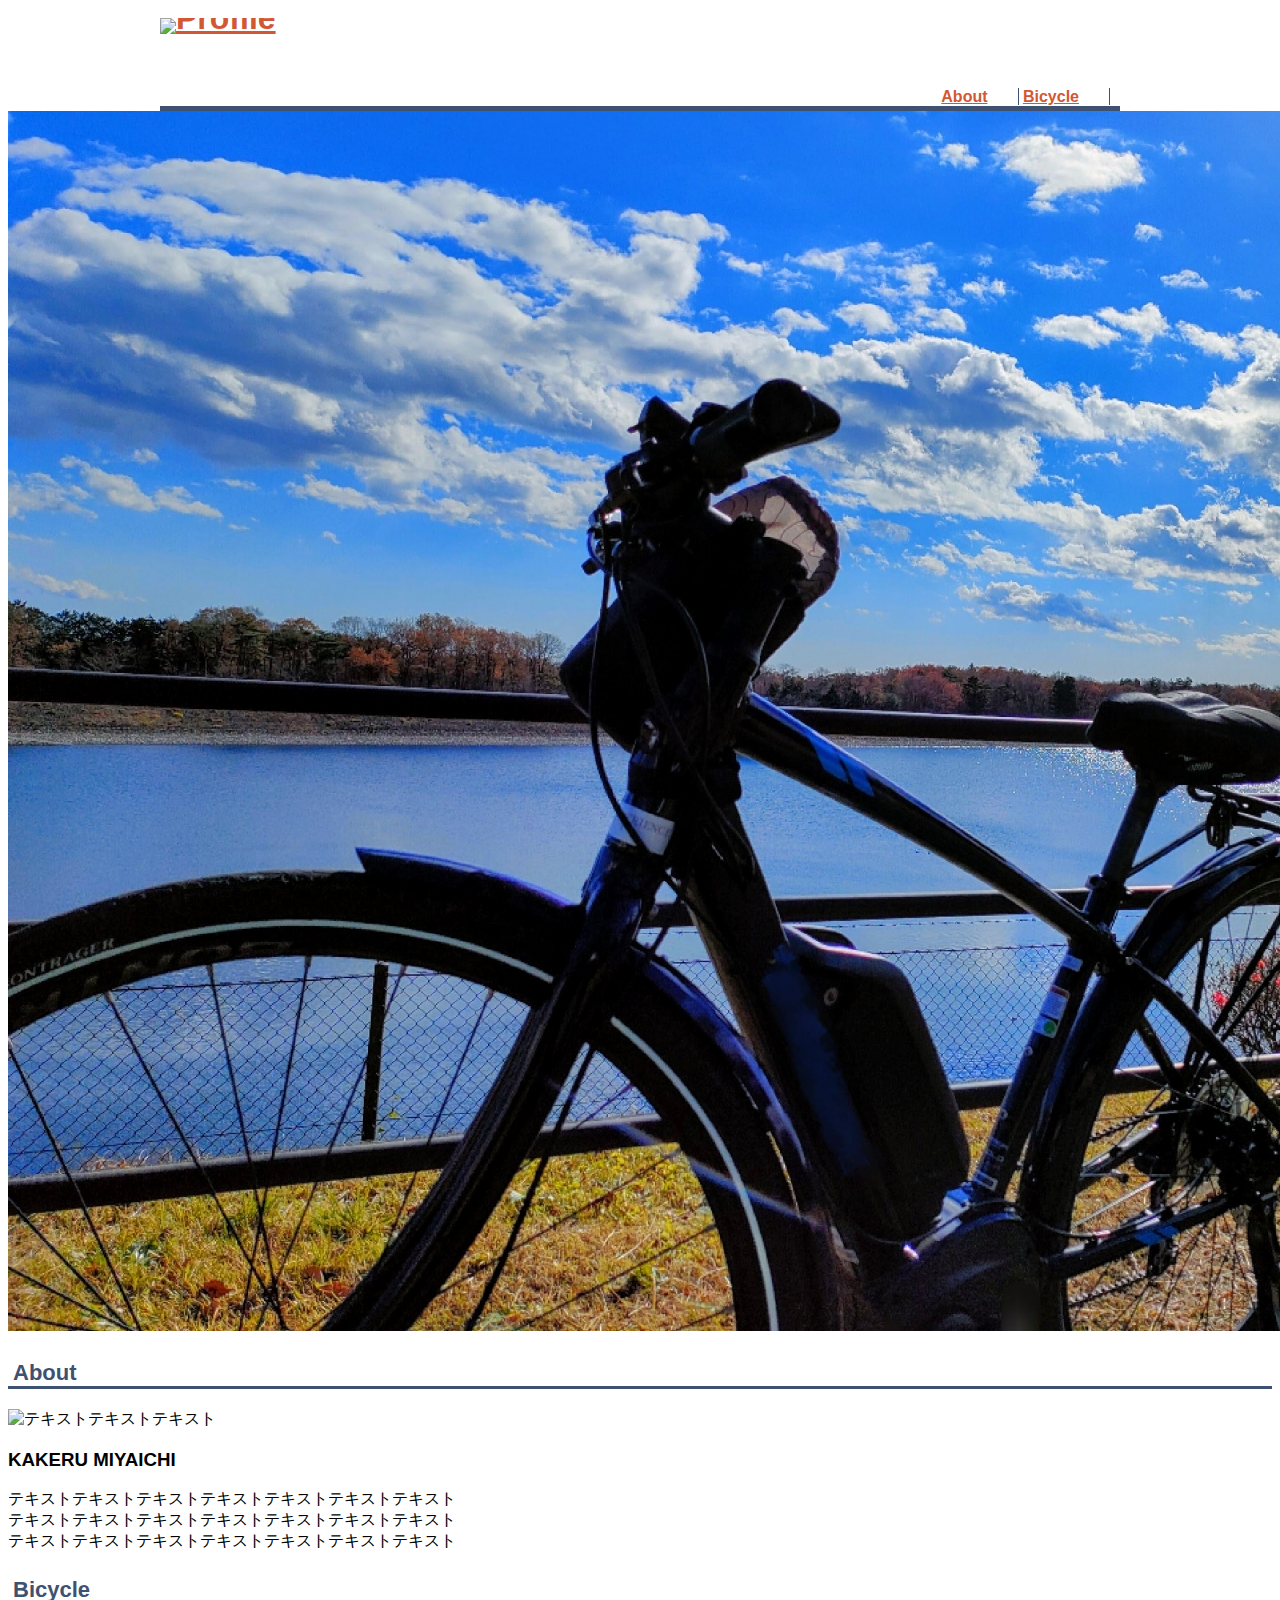
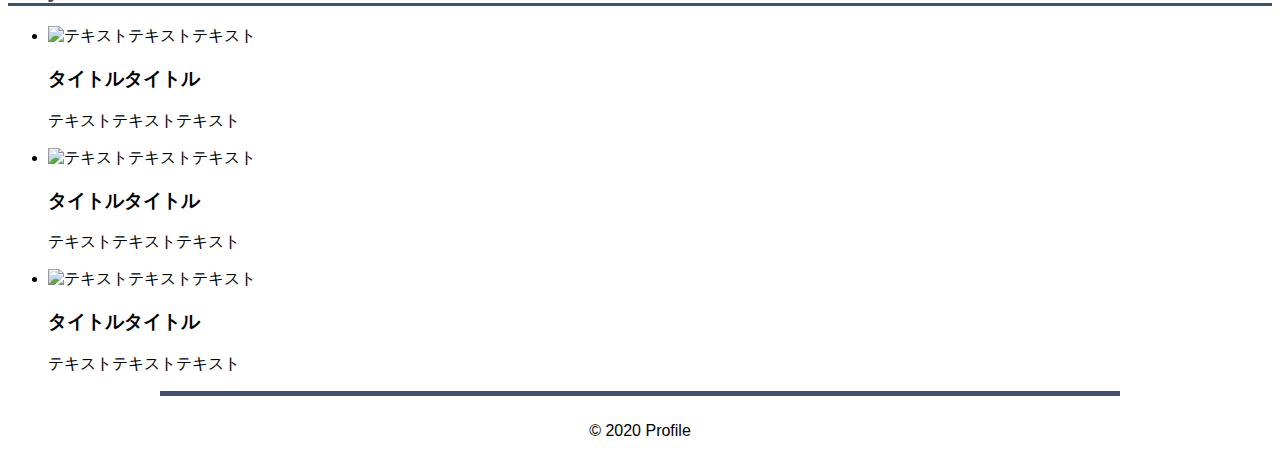
==== bicycle.html @ a09b1d4a "Create bicycle.html" ====
<!DOCTYPE html>
<html lang="en">
<head>
    <meta charset="UTF-8">
    <meta http-equiv="X-UA-Compatible" content="IE=edge">
    <meta name="viewport" content="width=device-width, initial-scale=1.0">
    <title>模写コーディング</title>
    <link rel="stylesheet" href="style.css">
</head>

<body>
  <header id="top" class="content">
    <h1 class="title"><a href="index.html"><img src="logo.svg" alt="Profile"></a></h1>
    <nav>
      <ul>
        <li><a href="#about">About</a></li>
        <li><a href="#bicycle">Bicycle</a></li>
      </ul>
    </nav>
  </header>

  <main>
    <div id="main-img">
      <img src="main-img.jpg" alt="テキストテキストテキスト">
    </div>

    <section id="about" class="content">
      <h2 class="section-title">About</h2>
      <div class="section-content">
        <img src="about-img.jpg" alt="テキストテキストテキスト">
        <div class="text">
          <h3 class="content-title">KAKERU MIYAICHI</h3>
          <p>
            テキストテキストテキストテキストテキストテキストテキスト<br>
            テキストテキストテキストテキストテキストテキストテキスト<br>
            テキストテキストテキストテキストテキストテキストテキスト
          </p>
        </div>
      </div>
    </section>

    <section id="bicycle" class="content">
      <h2 class="section-title">Bicycle</h2>
      <ul>
        <li>
          <img src="Bicycle-1.jpg" alt="テキストテキストテキスト">
          <h3 class="content-title">タイトルタイトル</h3>
          <p>テキストテキストテキスト</p>
        </li>
        <li>
          <img src="Bicycle-2.jpg" alt="テキストテキストテキスト">
          <h3 class="content-title">タイトルタイトル</h3>
          <p>テキストテキストテキスト</p>
        </li>
        <li>
          <img src="BIcycle-3.jpg" alt="テキストテキストテキスト">
          <h3 class="content-title">タイトルタイトル</h3>
          <p>テキストテキストテキスト</p>
        </li>
      </ul>
    </section>
  </main>

  <footer id="footer">
    <p>&copy; 2020 Profile</p>
  </footer>

</body>

</html>
---- style.css ----
@charset "utf-8";

html{
    font-family: sans-serif;
}

#main,footer,#hc,header{
    margin: 0 auto;
    background-color: white;
    max-width: 960px;
}

header{
    border-bottom: 5px solid #3f5170;
}

#concept p,#zikoshoukai p,#sakuhin p{
    margin-left: 10px;
    margin-right: 10px;
}

/*タイトル画像*/
.title{
    margin: 10px 0;
    line-height: 0%;
    float: left;
}

/*ナビゲーション*/
nav{
    width: 960px;
}

nav ul{
    margin: 0;
    padding: 80px 10px 0 20px;
    font-weight: bold;
    text-align: right;
}

nav li{
    display: inline;
    list-style-type: none;
    padding-right: 30px;
    padding-left: 0;
    border-right: 1px solid #3f5170;
}

a:link {
	color: #d25833;
}

a:visited {
	color: #d25833;
}

a:hover {
	color: #e3937a;
}

a:active {
	color: #ff6a3b;
}

/*メイン画像*/
.pc{
    margin: 10px 0;
}

h1{
    clear: both;
}

/*表題*/
h2{
    color: #3f5170;
    font-size: 22px;
    border-bottom: 3px solid #3f5170;
    margin: 20px 0;
    padding: 5px 5px 0 5px;
}

/*スキル*/
#skill h2{
    margin-bottom: 30px;
}

.html img{
    float: left;
    width: 460px;
    margin-bottom: 40px;
    margin-right: 20px;
    margin-left: 20px;
}

.html p,.css p,.javascript p{
    padding: 100px 10px 0;
}

.css{
    clear: both;
}

.css img{
    float: right;
    width: 460px;
    margin-bottom: 40px;
    margin-left: 20px;
    margin-right: 20px;
}

.javascript{
    clear: both;
}

.javascript img{
    float: left;
    width: 460px;
    margin-bottom: 40px;
    margin-right: 20px;
    margin-left: 20px;
}

.more{
    clear: both;
    margin-left: 10px;
    margin-right: 10px;
}

/*作品集*/

.konngo{
    clear: both;
}

/*バイク*/

.bicycle img{
    float: left;
    width: 460px;
    margin-bottom: 40px;
    margin-right: 20px;
    margin-left: 20px;
}

.bicycle p{
    padding: 100px 10px 0;
}


/*フッター*/
footer{
    padding-top: 10px;
    border-top: 5px solid #3f5170;
}

footer p{
    margin-bottom: 30px;
    text-align: center;
}

/*959以下の場合*/
@media(max-width:959px){
    .title{
        float: none;
    }

    .pc img{
        max-width: 100%;
        height: auto;
    }
    nav ul{
        text-align: left;
        padding-top: 10px;
    }

    .html img,.css img,.javascript img,.bicycle img{
        max-width: 50%;
        height: auto;
    }

    .html p,.css p,.javascript p.bicycle p{
        padding: 10px;
    }
}
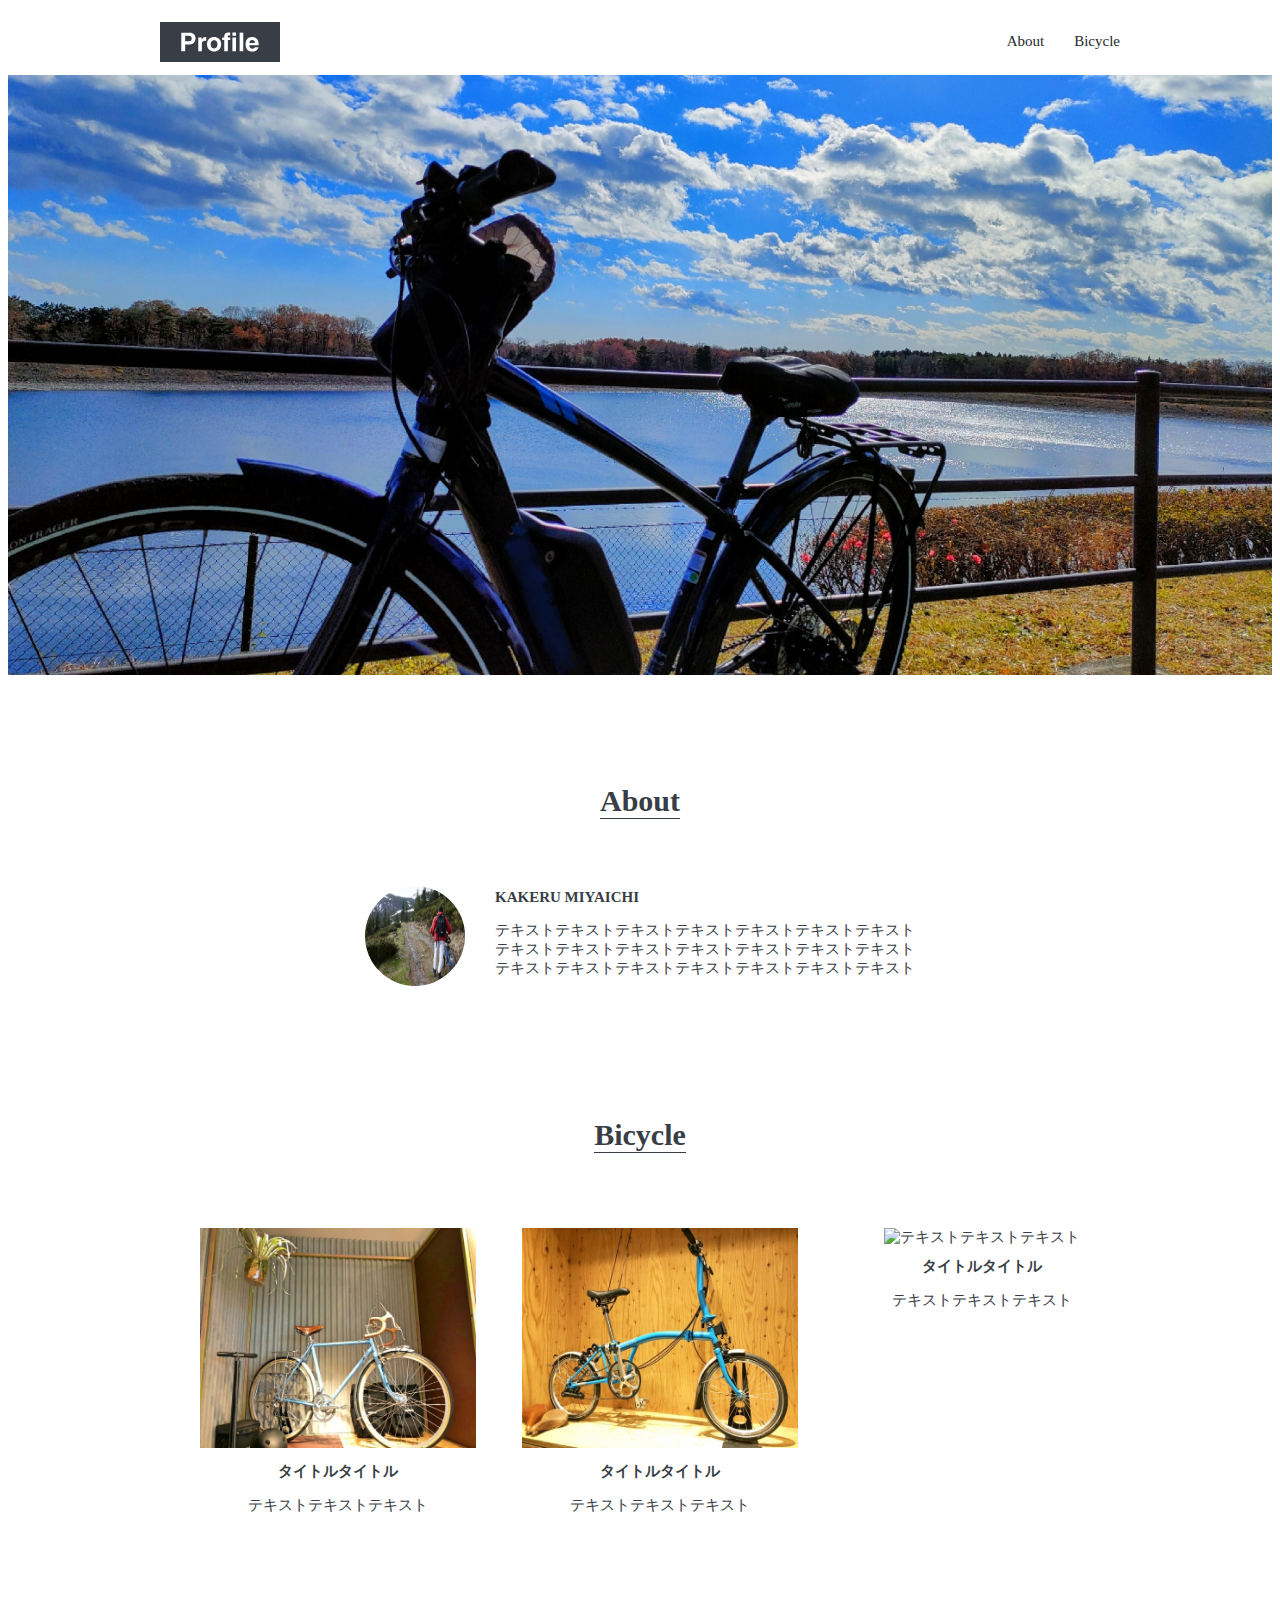
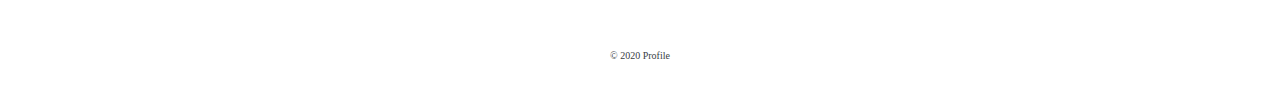
==== commit b0399350: "Update bicycle.html" ====
--- a/bicycle.html
+++ b/bicycle.html
@@ -6,7 +6,7 @@
     <meta http-equiv="X-UA-Compatible" content="IE=edge">
     <meta name="viewport" content="width=device-width, initial-scale=1.0">
     <title>模写コーディング</title>
-    <link rel="stylesheet" href="style.css">
+    <link rel="stylesheet" href="bicycle.css">
 </head>
 
 <body>
@@ -54,7 +54,7 @@
           <p>テキストテキストテキスト</p>
         </li>
         <li>
-          <img src="BIcycle-3.jpg" alt="テキストテキストテキスト">
+          <img src="bIcycle-3.jpg" alt="テキストテキストテキスト">
           <h3 class="content-title">タイトルタイトル</h3>
           <p>テキストテキストテキスト</p>
         </li>
--- a/bicycle.css
+++ b/bicycle.css
@@ -0,0 +1,169 @@
+@charset "UTF-8";
+
+/*共通*/
+html {
+    font-size: 100%;
+}
+
+body {
+    color: #383e45;
+    font-size: 15px;
+}
+
+a {
+    text-decoration: none;
+}
+
+img {
+    max-width: 100%;
+}
+
+li {
+    list-style: none;
+}
+
+.title {
+    width: 120px;
+    line-height: 1px;
+    padding: 10px 0;
+    margin: 0;
+}
+
+.title a {
+    display: block;
+}
+
+.section-title {
+    display: inline-block;
+    font-size: 30px;
+    text-align: center;
+    margin-bottom: 60px;
+    border-bottom: solid 1px #383e45;
+}
+
+.content-title {
+    font-size: 15px;
+    margin: 10px 0;
+}
+
+.content {
+    max-width: 960px;
+    margin: 0 auto 100px auto;
+    padding: 0 4%;
+    text-align: center;
+}
+
+/*ヘッダー*/
+
+#top {
+    display: flex;
+    justify-content: space-between;
+    align-items: center;
+    margin: 0 auto;
+}
+
+#top ul {
+    display: flex;
+    padding: 10px 0;
+}
+
+#top li {
+    margin-left: 30px;
+}
+
+#top li a {
+    color: #24292e;
+}
+
+#top li a:hover {
+    opacity: 1;
+}
+
+/*Main-img*/
+
+#main-img {
+    margin-bottom: 80px;
+}
+
+#main-img img {
+    width: 100%;
+    max-width: 1920px;
+    height: 600px;
+    object-fit: cover;
+}
+
+/*About*/
+
+#about .section-content {
+    display: flex;
+    justify-content: center;
+    align-items: center;
+}
+
+#about img {
+    width: 100px;
+    height: 100px;
+    border-radius: 50%;
+    margin-right: 30px;
+}
+
+#about .text {
+    text-align: left;
+}
+
+/*Bicycle*/
+
+#bicycle ul {
+    display: flex;
+    justify-content: space-between;
+}
+
+#bicycle li {
+    width: 30%;
+}
+
+#bicycle img{
+    width: 330px;
+    height: 220px;
+}
+
+/*footer*/
+
+#footer {
+    font-size: 10px;
+    padding: 10px 0;
+    text-align: center;
+}
+
+/*メディアクエリ*/
+
+@media screen and (max-width: 959px) {
+
+  /*Main-img*/
+
+  #main-img img {
+    height: calc(100vh - 60px);
+  }
+
+  /*About*/
+
+  #about .content {
+    flex-direction: column;
+  }
+
+  #about img {
+    margin-right: 0;
+  }
+
+  /*Bicycle*/
+
+  #bicycle ul {
+    flex-direction: column;
+  }
+
+  #bicycle li {
+    width: 100%;
+    margin-bottom: 30px;
+  }
+
+}
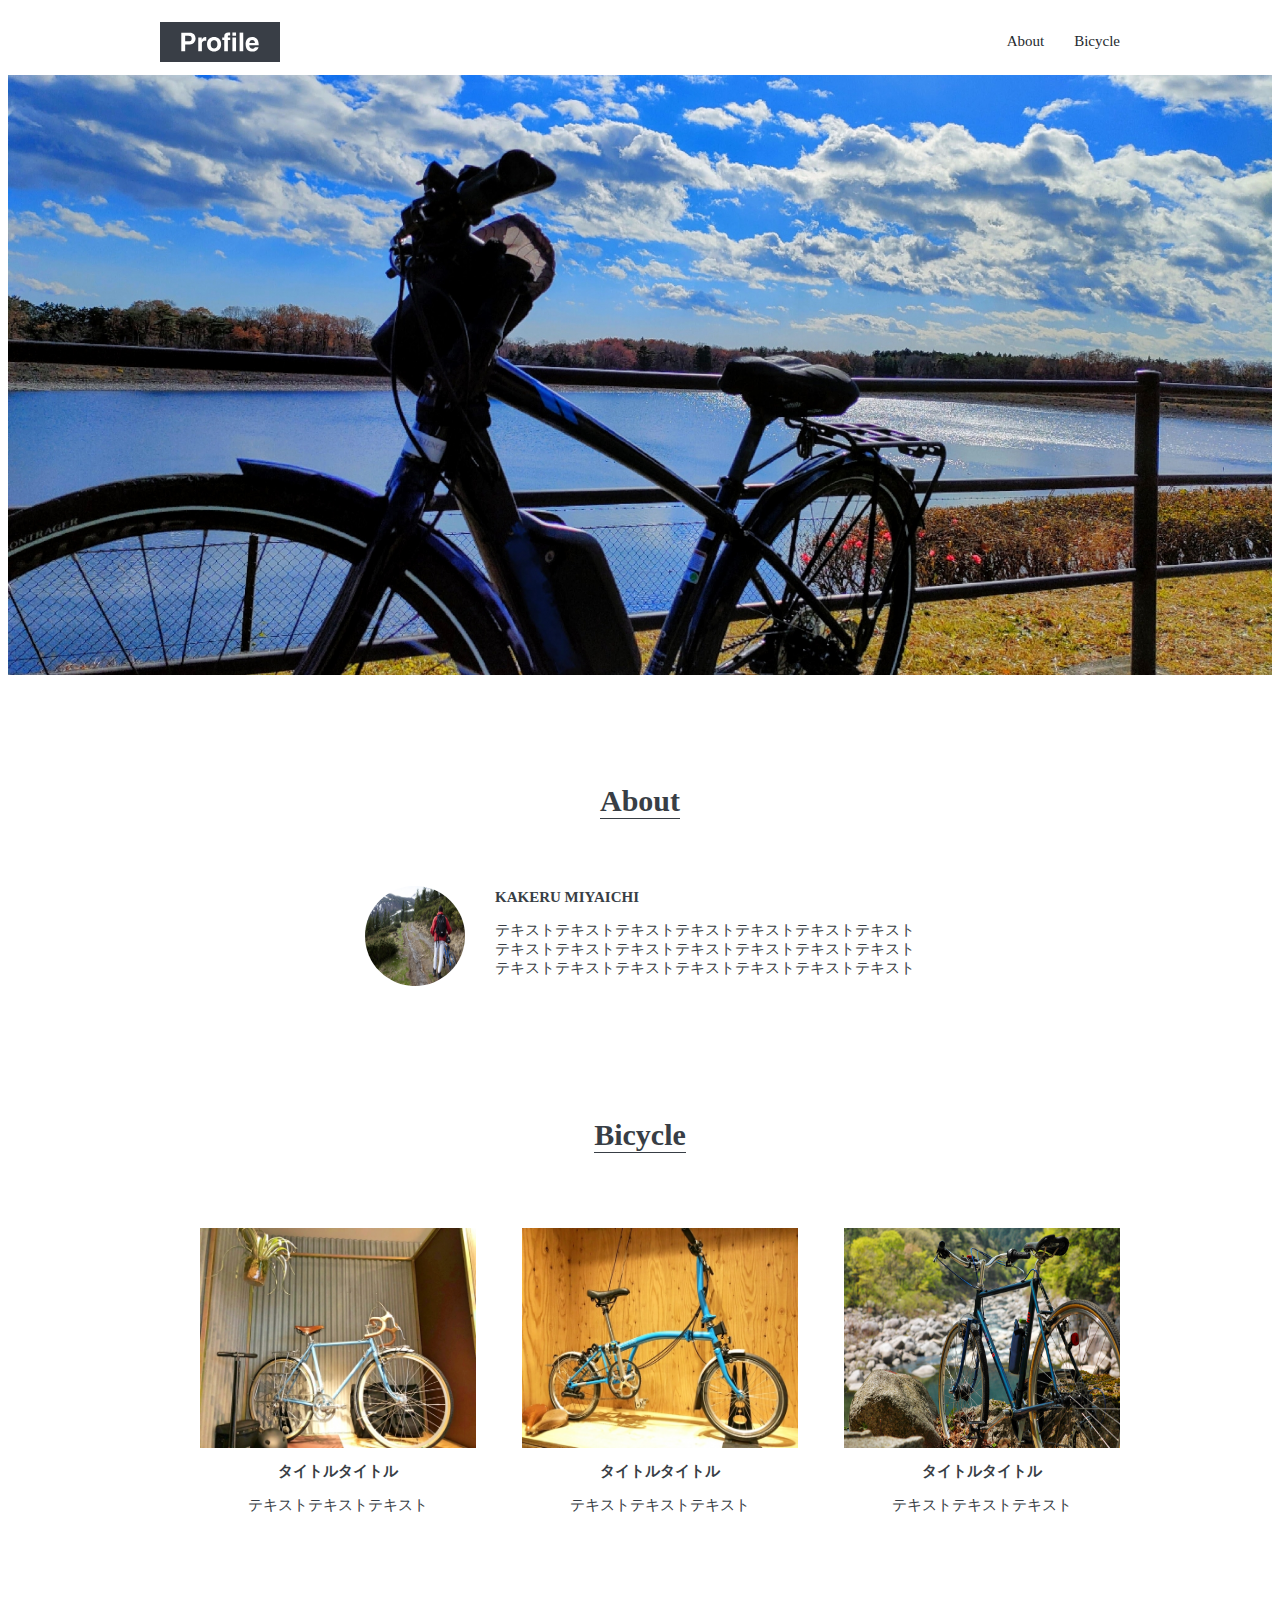
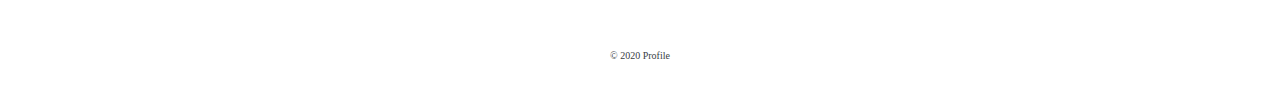
==== commit 5c6484b8: "Update bicycle.html" ====
--- a/bicycle.html
+++ b/bicycle.html
@@ -54,7 +54,7 @@
           <p>テキストテキストテキスト</p>
         </li>
         <li>
-          <img src="bIcycle-3.jpg" alt="テキストテキストテキスト">
+          <img src="bicycle-3.jpg" alt="テキストテキストテキスト">
           <h3 class="content-title">タイトルタイトル</h3>
           <p>テキストテキストテキスト</p>
         </li>
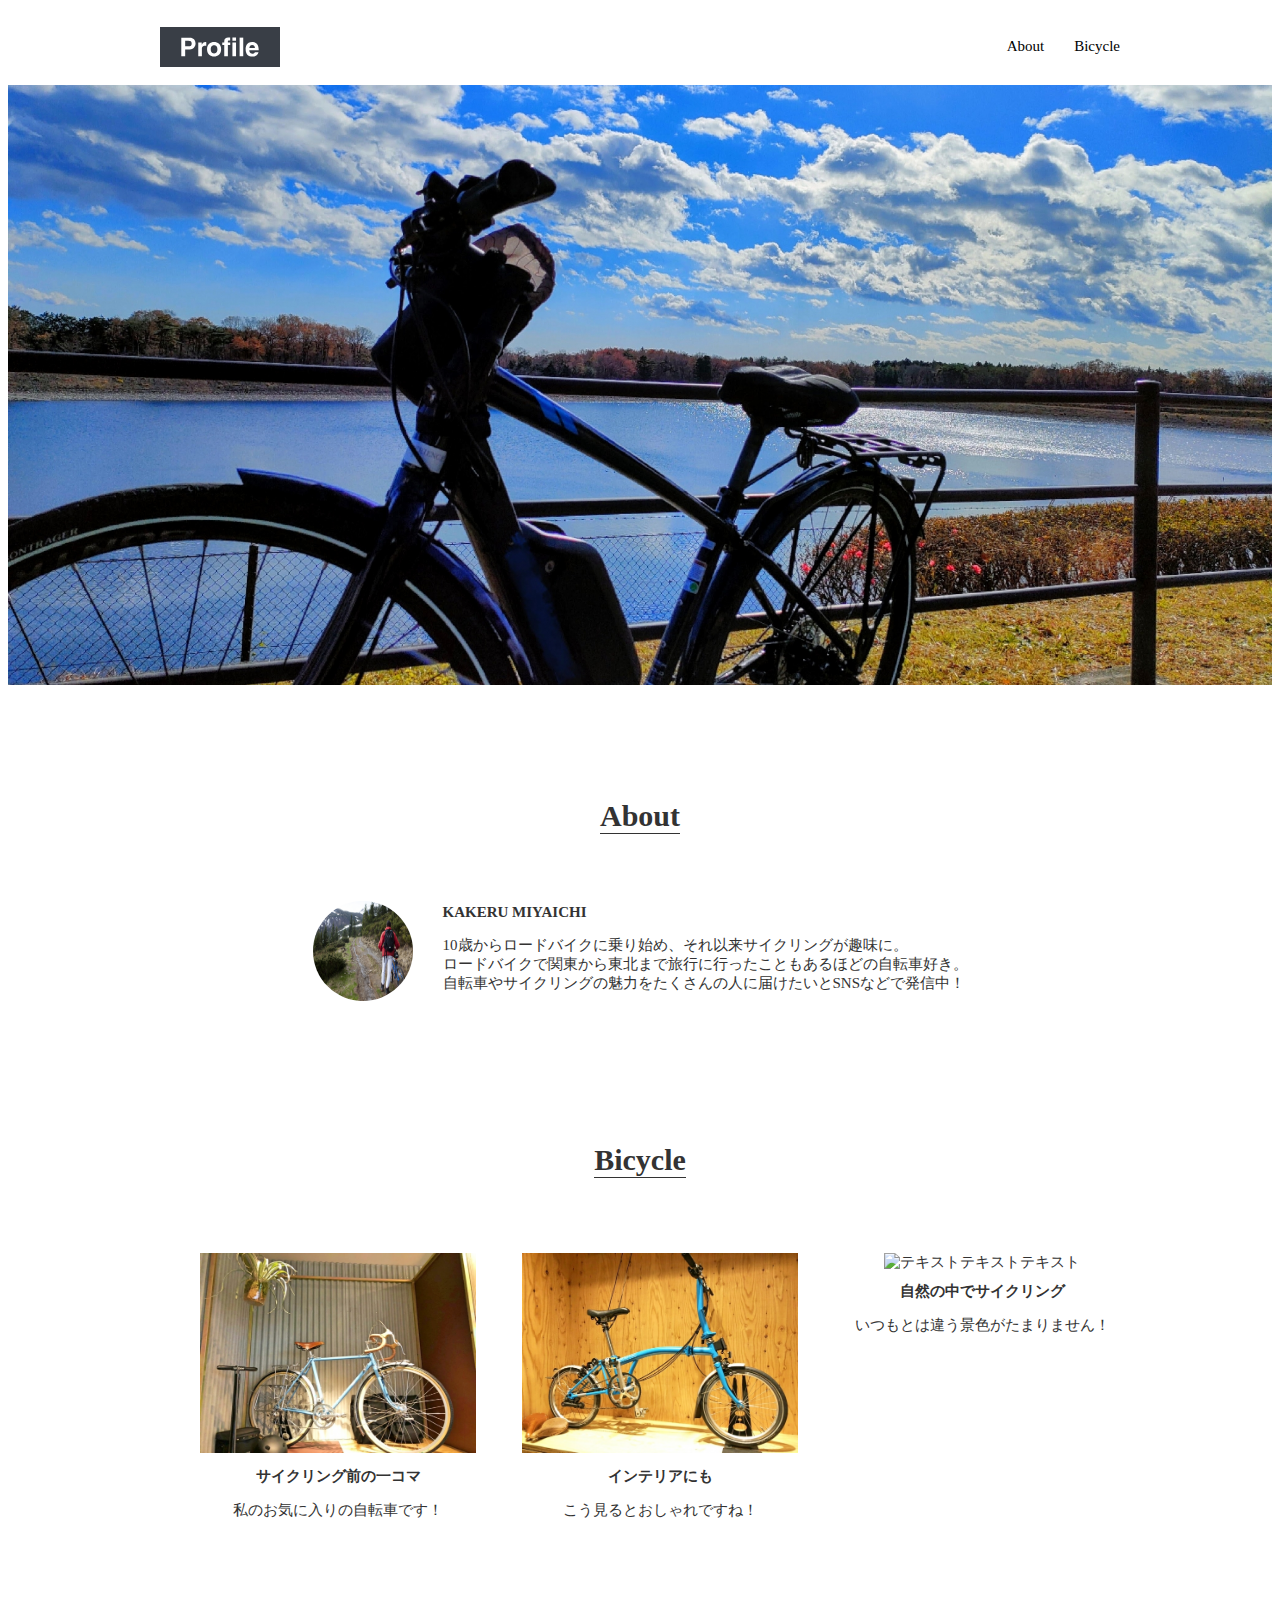
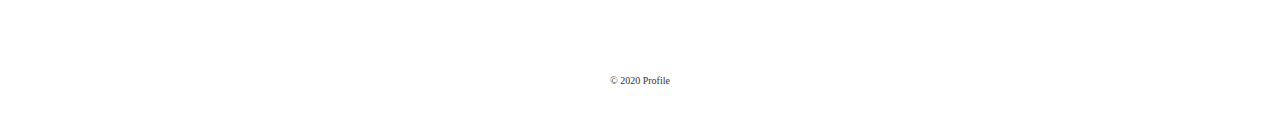
==== commit 0016eee2: "Update bicycle.html" ====
--- a/bicycle.html
+++ b/bicycle.html
@@ -1,4 +1,3 @@
-
 <!DOCTYPE html>
 <html lang="en">
 <head>
@@ -32,9 +31,9 @@
         <div class="text">
           <h3 class="content-title">KAKERU MIYAICHI</h3>
           <p>
-            テキストテキストテキストテキストテキストテキストテキスト<br>
-            テキストテキストテキストテキストテキストテキストテキスト<br>
-            テキストテキストテキストテキストテキストテキストテキスト
+            10歳からロードバイクに乗り始め、それ以来サイクリングが趣味に。<br>
+            ロードバイクで関東から東北まで旅行に行ったこともあるほどの自転車好き。<br>
+            自転車やサイクリングの魅力をたくさんの人に届けたいとSNSなどで発信中！
           </p>
         </div>
       </div>
@@ -45,18 +44,18 @@
       <ul>
         <li>
           <img src="Bicycle-1.jpg" alt="テキストテキストテキスト">
-          <h3 class="content-title">タイトルタイトル</h3>
-          <p>テキストテキストテキスト</p>
+          <h3 class="content-title">サイクリング前の一コマ</h3>
+          <p>私のお気に入りの自転車です！</p>
         </li>
         <li>
           <img src="Bicycle-2.jpg" alt="テキストテキストテキスト">
-          <h3 class="content-title">タイトルタイトル</h3>
-          <p>テキストテキストテキスト</p>
+          <h3 class="content-title">インテリアにも</h3>
+          <p>こう見るとおしゃれですね！</p>
         </li>
         <li>
-          <img src="bicycle-3.jpg" alt="テキストテキストテキスト">
-          <h3 class="content-title">タイトルタイトル</h3>
-          <p>テキストテキストテキスト</p>
+          <img src="BIcycle-3.jpg" alt="テキストテキストテキスト">
+          <h3 class="content-title">自然の中でサイクリング</h3>
+          <p>いつもとは違う景色がたまりません！</p>
         </li>
       </ul>
     </section>
--- a/bicycle.css
+++ b/bicycle.css
@@ -6,7 +6,7 @@
 }
 
 body {
-    color: #383e45;
+    color: #333;
     font-size: 15px;
 }
 
@@ -38,7 +38,7 @@
     font-size: 30px;
     text-align: center;
     margin-bottom: 60px;
-    border-bottom: solid 1px #383e45;
+    border-bottom: solid 1px #333;
 }
 
 .content-title {
@@ -49,7 +49,7 @@
 .content {
     max-width: 960px;
     margin: 0 auto 100px auto;
-    padding: 0 4%;
+    padding: 5px;
     text-align: center;
 }
 
@@ -72,7 +72,7 @@
 }
 
 #top li a {
-    color: #24292e;
+    color: #000;
 }
 
 #top li a:hover {
@@ -103,7 +103,7 @@
 #about img {
     width: 100px;
     height: 100px;
-    border-radius: 50%;
+    border-radius: 50px;
     margin-right: 30px;
 }
 
@@ -123,8 +123,8 @@
 }
 
 #bicycle img{
-    width: 330px;
-    height: 220px;
+    width: 300px;
+    height: 200px;
 }
 
 /*footer*/
@@ -142,7 +142,7 @@
   /*Main-img*/
 
   #main-img img {
-    height: calc(100vh - 60px);
+    height: 500px;
   }
 
   /*About*/
@@ -159,6 +159,7 @@
 
   #bicycle ul {
     flex-direction: column;
+    padding: 0;
   }
 
   #bicycle li {
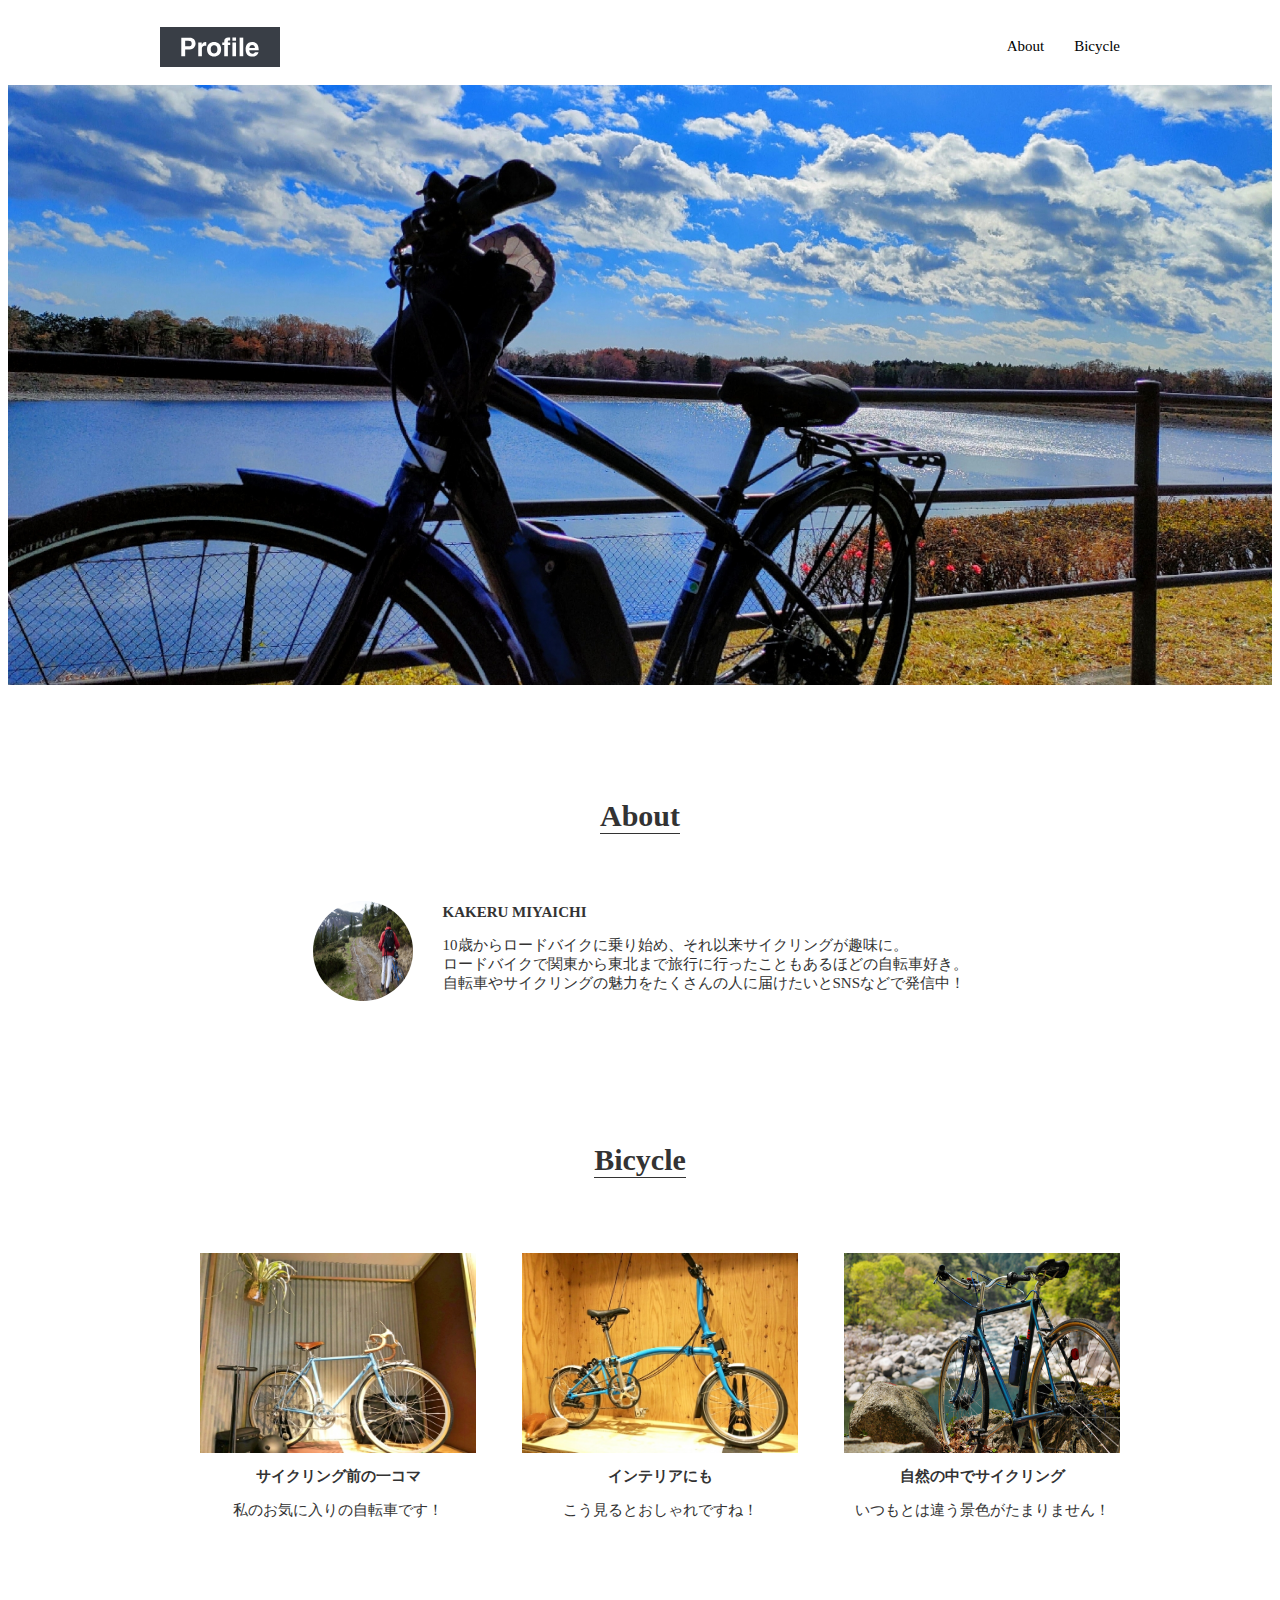
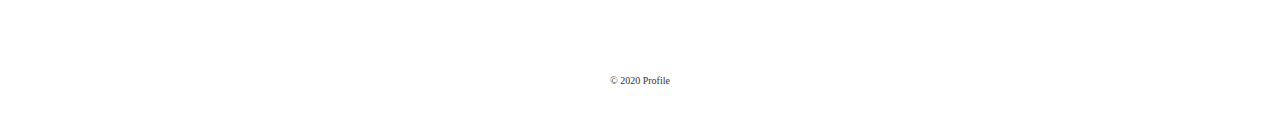
==== commit 4b38f17c: "Update bicycle.html" ====
--- a/bicycle.html
+++ b/bicycle.html
@@ -53,7 +53,7 @@
           <p>こう見るとおしゃれですね！</p>
         </li>
         <li>
-          <img src="BIcycle-3.jpg" alt="テキストテキストテキスト">
+          <img src="bicycle-3.jpg" alt="テキストテキストテキスト">
           <h3 class="content-title">自然の中でサイクリング</h3>
           <p>いつもとは違う景色がたまりません！</p>
         </li>
